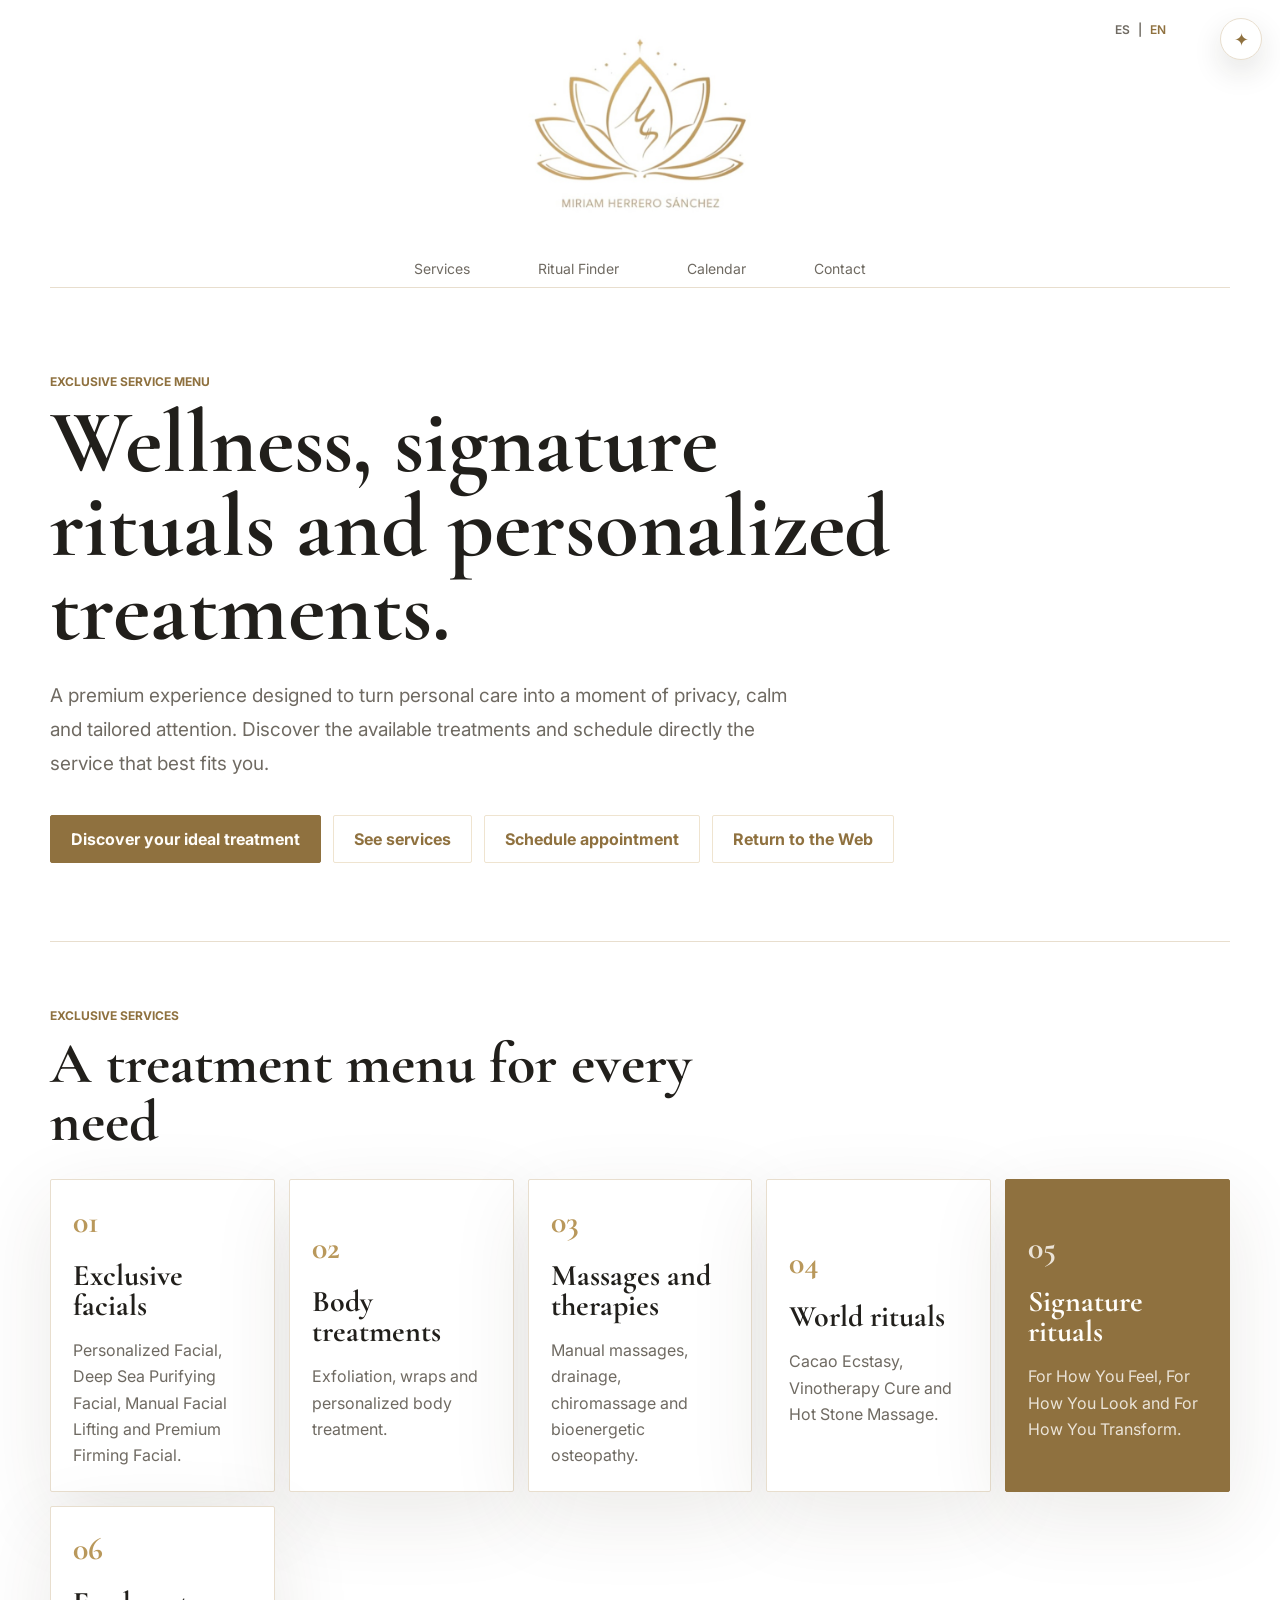
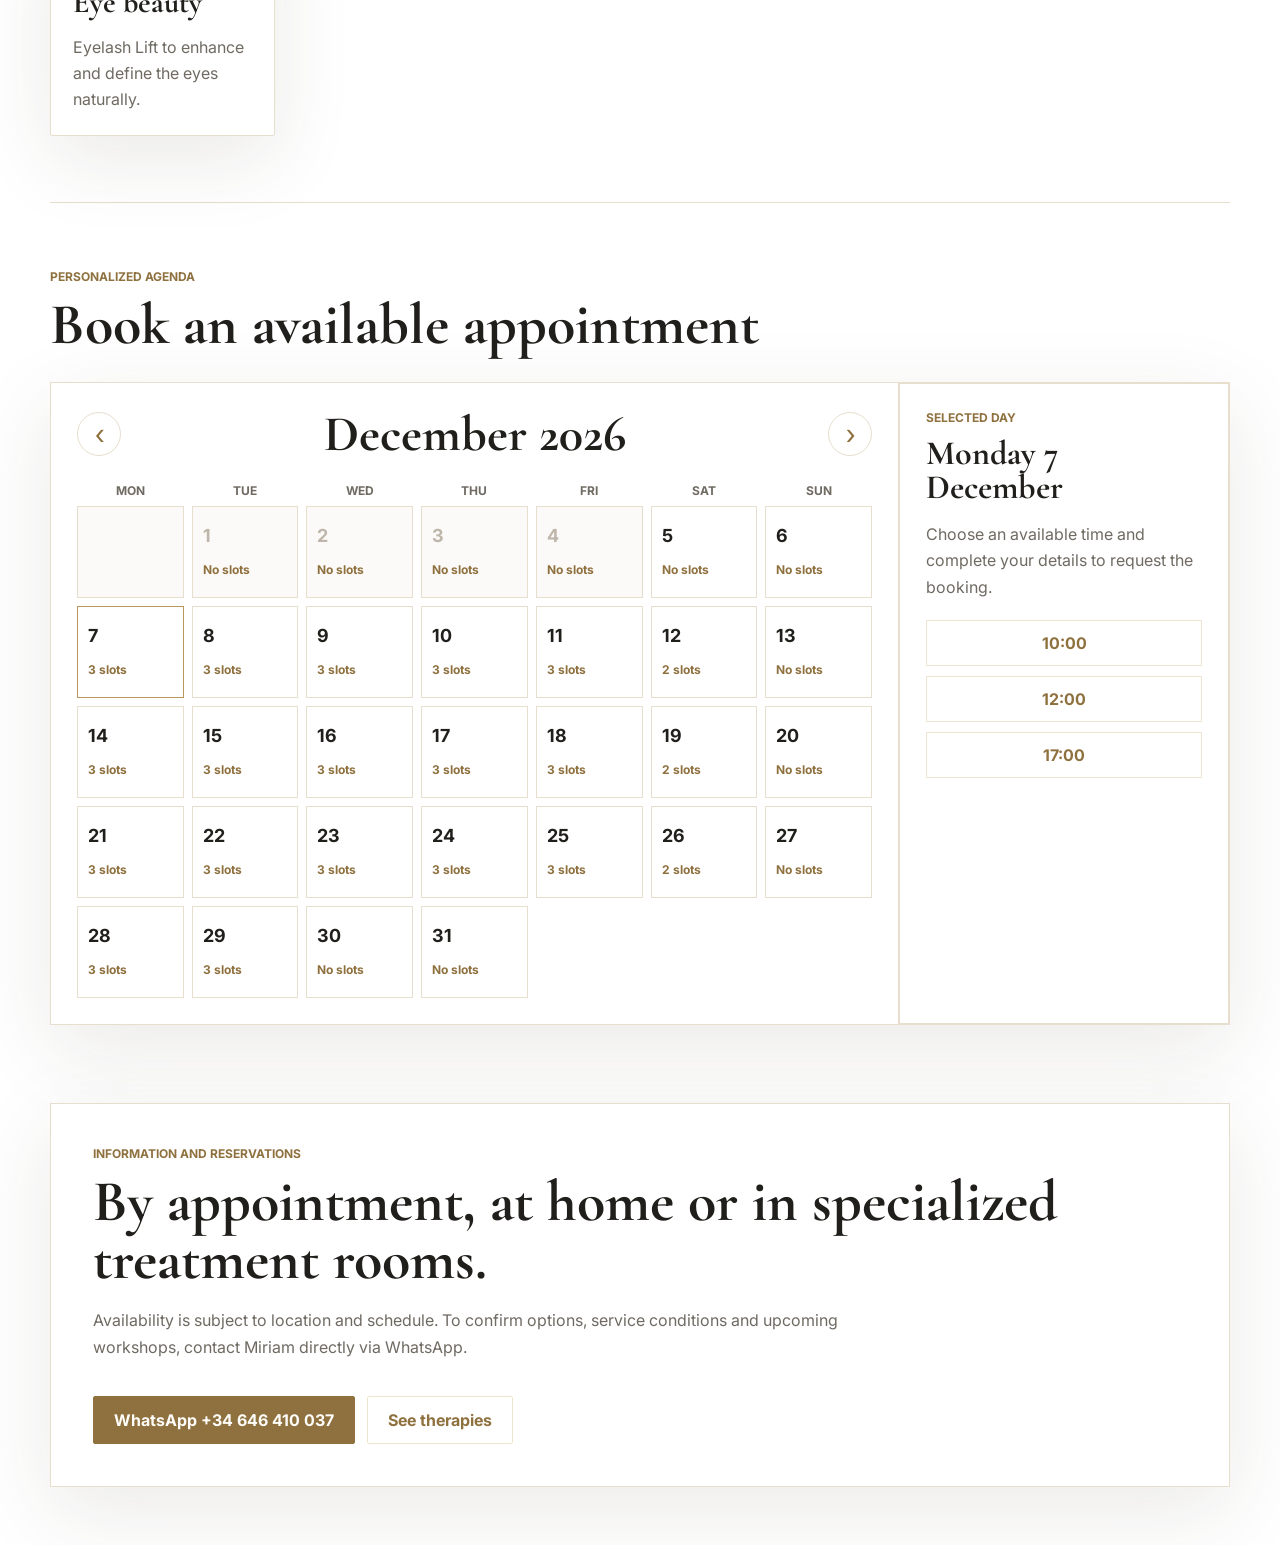
==== index-en.html @ d3a1bf1f "Add complete English version" ====
<!doctype html>
<html lang="en">
  <head>
    <meta charset="UTF-8">
    <meta name="viewport" content="width=device-width, initial-scale=1.0">
    <meta name="description" content="Exclusive services, personalized treatments and reservations from Miriam Herrero Sánchez.">
    <title>Miriam Herrero Sánchez | Services and reservations</title>
    <link rel="preconnect" href="https://fonts.googleapis.com">
    <link rel="preconnect" href="https://fonts.gstatic.com" crossorigin>
    <link href="https://fonts.googleapis.com/css2?family=Cormorant+Garamond:wght@500;600;700&amp;family=Inter:wght@400;500;600&amp;display=swap" rel="stylesheet">
    <link rel="stylesheet" href="./styles.css">
  </head>
  <body>
    <div class="site-shell">
      <header class="site-header">
        <div class="language-switcher" aria-label="Select language">
          <a href="./index.html" lang="es">ES</a>
          <span aria-hidden="true">|</span>
          <a class="active" href="./index-en.html" lang="en" aria-current="page">EN</a>
        </div>
        <a class="brand" href="https://www.miriamherrerosanchez.com/" aria-label="Return to Miriam's website">
          <img src="./logo-cropped.jpeg" alt="Miriam Herrero Sánchez">
        </a>
        <nav class="main-nav" aria-label="Main navigation">
          <a href="#servicios">Services</a>
          <a href="./ritual-finder-en.html">Ritual Finder</a>
          <a href="#calendario">Calendar</a>
          <a href="#reserva">Contact</a>
        </nav>
      </header>

      <main>
        <section class="hero" aria-labelledby="page-title">
          <p class="eyebrow">Exclusive service menu</p>
          <h1 id="page-title">Wellness, signature rituals and personalized treatments.</h1>
          <p>
            A premium experience designed to turn personal care into a moment of
            privacy, calm and tailored attention. Discover the available treatments and schedule
            directly the service that best fits you.
          </p>
          <div class="hero-actions">
            <a class="primary-link" href="./ritual-finder-en.html">Discover your ideal treatment</a>
            <a class="secondary-link" href="#servicios">See services</a>
            <a class="secondary-link" href="#calendario">Schedule appointment</a>
            <a class="secondary-link" href="https://www.miriamherrerosanchez.com/">Return to the Web</a>
          </div>
        </section>

        <section class="services-section" id="servicios" aria-labelledby="services-title">
          <div class="section-heading compact">
            <p class="eyebrow">Exclusive services</p>
            <h2 id="services-title">A treatment menu for every need</h2>
          </div>

          <div class="service-grid" aria-label="Service families">
            <button class="service-card" type="button" data-service-tab="faciales">
              <span>01</span>
              <h3>Exclusive facials</h3>
              <p>Personalized Facial, Deep Sea Purifying Facial, Manual Facial Lifting and Premium Firming Facial.</p>
            </button>
            <button class="service-card" type="button" data-service-tab="corporal">
              <span>02</span>
              <h3>Body treatments</h3>
              <p>Exfoliation, wraps and personalized body treatment.</p>
            </button>
            <button class="service-card" type="button" data-service-tab="masajes">
              <span>03</span>
              <h3>Massages and therapies</h3>
              <p>Manual massages, drainage, chiromassage and bioenergetic osteopathy.</p>
            </button>
            <button class="service-card" type="button" data-service-tab="rituales">
              <span>04</span>
              <h3>World rituals</h3>
              <p>Cacao Ecstasy, Vinotherapy Cure and Hot Stone Massage.</p>
            </button>
            <button class="service-card featured" type="button" data-service-tab="autor">
              <span>05</span>
              <h3>Signature rituals</h3>
              <p>For How You Feel, For How You Look and For How You Transform.</p>
            </button>
            <button class="service-card" type="button" data-service-tab="mirada">
              <span>06</span>
              <h3>Eye beauty</h3>
              <p>Eyelash Lift to enhance and define the eyes naturally.</p>
            </button>
          </div>

          <div class="service-modal" id="service-modal" aria-hidden="true">
            <div class="service-modal-backdrop" data-close-modal></div>
            <section class="service-modal-dialog" role="dialog" aria-modal="true" aria-labelledby="service-modal-title">
              <button class="modal-close" type="button" aria-label="Close services" data-close-modal>
                ×
              </button>
              <div class="service-detail" id="service-detail" aria-live="polite"></div>
            </section>
          </div>
        </section>

        <section class="calendar-section" id="calendario" aria-labelledby="calendar-title">
          <div class="section-heading compact">
            <p class="eyebrow">Personalized agenda</p>
            <h2 id="calendar-title">Book an available appointment</h2>
          </div>

          <div class="calendar-shell">
            <div class="calendar-main">
              <div class="calendar-toolbar">
                <button class="calendar-nav-button" type="button" id="prev-month" aria-label="Previous month">‹</button>
                <h3 id="calendar-month"></h3>
                <button class="calendar-nav-button" type="button" id="next-month" aria-label="Next month">›</button>
              </div>
              <div class="calendar-weekdays" aria-hidden="true">
                <span>Mon</span>
                <span>Tue</span>
                <span>Wed</span>
                <span>Thu</span>
                <span>Fri</span>
                <span>Sat</span>
                <span>Sun</span>
              </div>
              <div class="calendar-grid" id="calendar-grid" aria-label="Availability calendar"></div>
            </div>

            <aside class="day-panel" aria-live="polite">
              <p class="eyebrow">Selected day</p>
              <h3 id="selected-date-title">Select a date</h3>
              <p id="selected-date-copy">
                Available days are marked in gold. Choose a time to complete your booking.
              </p>
              <div class="slot-list" id="slot-list"></div>
            </aside>
          </div>
        </section>

        <section class="reservation-band" id="reserva">
          <p class="eyebrow">Information and reservations</p>
          <h2>By appointment, at home or in specialized treatment rooms.</h2>
          <p>
            Availability is subject to location and schedule. To confirm options, service conditions
            and upcoming workshops, contact Miriam directly via WhatsApp.
          </p>
          <div class="reservation-actions">
            <a class="primary-link" href="https://wa.me/34646410037">WhatsApp +34 646 410 037</a>
            <a class="secondary-link" href="https://www.miriamherrerosanchez.com/terapias">See therapies</a>
          </div>
        </section>
      </main>
    </div>

    <button class="admin-entry" type="button" id="admin-entry" aria-label="Miriam Access">✦</button>

    <div class="booking-modal" id="booking-modal" aria-hidden="true">
      <div class="service-modal-backdrop" data-close-booking></div>
      <section class="booking-dialog" role="dialog" aria-modal="true" aria-labelledby="booking-title">
        <button class="modal-close" type="button" aria-label="Close reservation" data-close-booking>×</button>
        <p class="eyebrow">Reservation request</p>
        <h2 id="booking-title">Complete your details</h2>
        <p id="booking-summary"></p>
        <form class="booking-form" id="booking-form">
          <label>
            Service
            <select id="booking-service" required></select>
          </label>
          <label>
            Name
            <input id="booking-name" type="text" autocomplete="name" required>
          </label>
          <label>
            Phone
            <input id="booking-phone" type="tel" autocomplete="tel" required>
          </label>
          <label>
            E-mail
            <input id="booking-email" type="email" autocomplete="email" required>
          </label>
          <label>
            Comments
            <textarea id="booking-comments" rows="4"></textarea>
          </label>
          <button class="primary-link" type="submit">Confirm reservation</button>
        </form>
      </section>
    </div>

    <div class="admin-modal" id="admin-modal" aria-hidden="true">
      <div class="service-modal-backdrop" data-close-admin></div>
      <section class="admin-dialog" role="dialog" aria-modal="true" aria-labelledby="admin-title">
        <button class="modal-close" type="button" aria-label="Close Miriam panel" data-close-admin>×</button>
        <div id="pin-panel">
          <p class="eyebrow">Miriam Access</p>
          <h2 id="admin-title">Private panel</h2>
          <form class="pin-form" id="pin-form">
            <label>
              Access PIN
              <input id="admin-pin" type="password" inputmode="numeric" autocomplete="off" required>
            </label>
            <button class="primary-link" type="submit">Enter</button>
            <p class="form-note" id="pin-error" aria-live="polite"></p>
          </form>
        </div>

        <div class="admin-panel" id="admin-panel" hidden>
          <div class="admin-heading">
            <div>
              <p class="eyebrow">Miriam Mode</p>
              <h2>Manage calendar</h2>
            </div>
            <button class="secondary-link" type="button" id="admin-logout">Log out</button>
          </div>

          <div class="admin-grid">
            <form class="admin-card" id="availability-form">
              <h3>Edit availability</h3>
              <label>
                Date
                <input id="availability-date" type="date" required>
              </label>
              <div class="availability-editor" id="availability-editor"></div>
              <p class="form-note">
                Select the available times for that day. Existing appointments remain protected
                and cannot be blocked from here.
              </p>
              <div class="admin-actions">
                <button class="primary-link" type="submit">Save availability</button>
                <button class="secondary-link" type="button" id="morning-only">Morning only</button>
                <button class="secondary-link" type="button" id="clear-day">Block day</button>
              </div>
            </form>

            <form class="admin-card" id="manual-appointment-form">
              <h3>Add phone appointment</h3>
              <label>
                Date
                <input id="manual-date" type="date" required>
              </label>
              <label>
                Time
                <input id="manual-time" type="time" required>
              </label>
              <label>
                Name
                <input id="manual-name" type="text" required>
              </label>
              <label>
                Phone
                <input id="manual-phone" type="tel" required>
              </label>
              <label>
                E-mail
                <input id="manual-email" type="email">
              </label>
              <label>
                Service
                <select id="manual-service"></select>
              </label>
              <button class="primary-link" type="submit">Add appointment</button>
            </form>
          </div>

          <div class="admin-card appointments-card">
            <h3>Scheduled appointments</h3>
            <div class="admin-appointments" id="admin-appointments"></div>
          </div>
        </div>
      </section>
    </div>

    <script src="./script-en.js"></script>
  </body>
</html>
---- styles.css ----
:root {
  --ink: #211f1b;
  --muted: #6f6a62;
  --soft: #ffffff;
  --paper: #ffffff;
  --line: #e8dece;
  --gold: #b9985b;
  --gold-deep: #8f713f;
  --gold-pale: #efe4d0;
  --shadow: 0 24px 80px rgba(61, 49, 28, 0.1);
  --serif: "Cormorant Garamond", Georgia, serif;
  --sans: "Inter", Arial, sans-serif;
}

* {
  box-sizing: border-box;
}

html {
  scroll-behavior: smooth;
}

body {
  margin: 0;
  min-height: 100vh;
  color: var(--ink);
  font-family: var(--sans);
  background: #fff;
}

body.modal-open {
  overflow: hidden;
}

a {
  color: inherit;
}

button,
textarea {
  font: inherit;
}

.site-shell {
  width: min(1180px, calc(100% - 36px));
  margin: 0 auto;
}

.site-header {
  position: relative;
  display: flex;
  flex-direction: column;
  align-items: center;
  justify-content: center;
  gap: 22px;
  min-height: 176px;
  padding: 22px 0 0;
  border-bottom: 1px solid var(--line);
}

.language-switcher {
  position: absolute;
  top: 22px;
  right: 64px;
  display: flex;
  align-items: center;
  gap: 8px;
  color: var(--muted);
  font-size: 12px;
  font-weight: 600;
}

.language-switcher a {
  color: inherit;
  text-decoration: none;
}

.language-switcher a.active {
  color: var(--gold-deep);
}

.brand {
  display: inline-flex;
  align-items: center;
  width: min(250px, 58vw);
  text-decoration: none;
}

.brand img {
  display: block;
  width: 100%;
  height: auto;
}

.main-nav {
  display: flex;
  align-items: center;
  justify-content: center;
  gap: 44px;
  width: 100%;
}

.main-nav a {
  padding: 10px 12px;
  color: var(--muted);
  font-size: 14px;
  text-decoration: none;
}

.main-nav a:hover {
  color: var(--gold-deep);
}

.hero {
  max-width: 920px;
  padding: 86px 0 78px;
}

.eyebrow {
  margin: 0 0 12px;
  color: var(--gold-deep);
  font-size: 12px;
  font-weight: 700;
  letter-spacing: 0;
  text-transform: uppercase;
}

h1,
h2,
h3 {
  margin: 0;
  font-family: var(--serif);
  font-weight: 700;
  letter-spacing: 0;
}

h1 {
  max-width: 900px;
  font-size: clamp(52px, 7vw, 96px);
  line-height: 0.94;
}

.hero p:not(.eyebrow) {
  max-width: 760px;
  margin: 26px 0 0;
  color: var(--muted);
  font-size: 19px;
  line-height: 1.78;
}

.hero-actions,
.reservation-actions {
  display: flex;
  flex-wrap: wrap;
  gap: 12px;
  margin-top: 34px;
}

.primary-link,
.secondary-link,
.service-card {
  border-radius: 2px;
  cursor: pointer;
  text-decoration: none;
}

.primary-link,
.secondary-link {
  display: inline-flex;
  min-height: 48px;
  align-items: center;
  justify-content: center;
  padding: 0 20px;
  font-weight: 700;
}

.primary-link {
  color: #fffdf9;
  border: 1px solid var(--gold-deep);
  background: var(--gold-deep);
}

.secondary-link {
  color: var(--gold-deep);
  border: 1px solid var(--gold-pale);
  background: rgba(255, 255, 255, 0.72);
}

.services-section,
.calendar-section {
  padding: 66px 0;
  border-top: 1px solid var(--line);
}

.section-heading {
  display: flex;
  align-items: end;
  justify-content: space-between;
  gap: 24px;
  margin-bottom: 26px;
}

.section-heading.compact {
  display: block;
  max-width: 760px;
}

.section-heading h2,
.reservation-band h2 {
  font-size: clamp(36px, 5vw, 58px);
  line-height: 1;
}

.service-card,
.calendar-shell,
.day-panel,
.reservation-band {
  border: 1px solid var(--line);
  background: #fff;
  box-shadow: var(--shadow);
}

.service-grid {
  display: grid;
  grid-template-columns: repeat(5, minmax(0, 1fr));
  gap: 14px;
  margin-top: 28px;
}

.service-card {
  min-height: 230px;
  padding: 22px;
  color: var(--ink);
  text-align: left;
  transition:
    border-color 180ms ease,
    box-shadow 180ms ease,
    transform 180ms ease;
}

.service-card span {
  color: var(--gold);
  font-family: var(--serif);
  font-size: 32px;
  font-weight: 700;
}

.service-card h3 {
  margin-top: 20px;
  font-size: 30px;
  line-height: 1;
}

.service-card p {
  margin: 16px 0 0;
  color: var(--muted);
  line-height: 1.65;
}

.service-card:hover,
.service-card:focus-visible {
  border-color: var(--gold);
  box-shadow: 0 26px 80px rgba(61, 49, 28, 0.15);
  transform: translateY(-2px);
}

.service-card.featured {
  color: #fffdf9;
  border-color: var(--gold-deep);
  background: var(--gold-deep);
}

.service-card.featured span,
.service-card.featured p {
  color: rgba(255, 253, 249, 0.82);
}

.service-card.featured:hover {
  border-color: var(--gold);
}

.service-modal {
  position: fixed;
  inset: 0;
  z-index: 20;
  display: none;
  align-items: center;
  justify-content: center;
  padding: 28px;
}

.service-modal.open {
  display: flex;
}

.service-modal-backdrop {
  position: absolute;
  inset: 0;
  background: rgba(33, 31, 27, 0.42);
}

.service-modal-dialog {
  position: relative;
  z-index: 1;
  width: min(980px, 100%);
  max-height: min(86vh, 860px);
  overflow: auto;
  background: #fff;
  box-shadow: 0 34px 100px rgba(33, 31, 27, 0.28);
}

.modal-close {
  position: sticky;
  top: 0;
  z-index: 2;
  float: right;
  width: 48px;
  height: 48px;
  margin: 14px 14px -62px 0;
  color: var(--gold-deep);
  font-size: 32px;
  line-height: 1;
  border: 1px solid var(--line);
  border-radius: 50%;
  background: #fff;
  cursor: pointer;
}

.service-detail {
  border: 1px solid var(--line);
  background: #fff;
}

.service-detail-header {
  display: flex;
  align-items: end;
  justify-content: space-between;
  gap: 24px;
  padding: 26px;
  border-bottom: 1px solid var(--line);
}

.service-detail-header h3 {
  font-size: clamp(34px, 4vw, 52px);
  line-height: 1;
}

.service-detail-header p {
  max-width: 440px;
  margin: 0;
  color: var(--muted);
  line-height: 1.62;
}

.treatment-list {
  display: grid;
}

.treatment-item {
  display: grid;
  grid-template-columns: minmax(0, 1fr) auto;
  gap: 22px;
  padding: 24px 26px;
  border-bottom: 1px solid var(--line);
}

.treatment-item:last-child {
  border-bottom: 0;
}

.treatment-item h4 {
  margin: 0;
  font-family: var(--serif);
  font-size: 30px;
  line-height: 1.05;
}

.treatment-item p {
  margin: 10px 0 0;
  color: var(--muted);
  line-height: 1.65;
}

.schedule-service-button {
  min-height: 42px;
  margin-top: 16px;
  padding: 0 16px;
  color: #fffdf9;
  font-weight: 700;
  border: 1px solid var(--gold-deep);
  border-radius: 2px;
  background: var(--gold-deep);
  cursor: pointer;
}

.schedule-service-button:hover {
  border-color: var(--gold);
}

.treatment-meta {
  min-width: 164px;
  color: var(--gold-deep);
  font-weight: 700;
  line-height: 1.6;
  text-align: right;
}

.calendar-shell {
  display: grid;
  grid-template-columns: minmax(0, 1fr) 330px;
  gap: 0;
  margin-top: 28px;
}

.calendar-main {
  padding: 26px;
  border-right: 1px solid var(--line);
}

.calendar-toolbar {
  display: flex;
  align-items: center;
  justify-content: space-between;
  gap: 18px;
  margin-bottom: 24px;
}

.calendar-toolbar h3 {
  font-size: clamp(34px, 4vw, 50px);
  line-height: 1;
  text-align: center;
}

.calendar-nav-button {
  display: grid;
  width: 44px;
  height: 44px;
  place-items: center;
  color: var(--gold-deep);
  font-size: 28px;
  border: 1px solid var(--line);
  border-radius: 50%;
  background: #fff;
  cursor: pointer;
}

.calendar-weekdays,
.calendar-grid {
  display: grid;
  grid-template-columns: repeat(7, minmax(0, 1fr));
  gap: 8px;
}

.calendar-weekdays {
  margin-bottom: 8px;
  color: var(--muted);
  font-size: 12px;
  font-weight: 700;
  text-align: center;
  text-transform: uppercase;
}

.calendar-day {
  min-height: 92px;
  padding: 10px;
  color: var(--ink);
  text-align: left;
  border: 1px solid var(--line);
  background: #fff;
  cursor: pointer;
}

.calendar-day:hover,
.calendar-day.selected {
  border-color: var(--gold);
}

.calendar-day.empty,
.calendar-day.past {
  color: #beb6aa;
  background: #fbfaf8;
  cursor: default;
}

.calendar-day strong {
  display: block;
  font-size: 18px;
}

.calendar-day small {
  display: inline-flex;
  margin-top: 16px;
  color: var(--gold-deep);
  font-size: 12px;
  font-weight: 700;
}

.calendar-day.booked small {
  color: var(--muted);
}

.day-panel {
  padding: 26px;
  box-shadow: none;
}

.day-panel h3 {
  font-size: 34px;
  line-height: 1;
}

.day-panel p:not(.eyebrow) {
  color: var(--muted);
  line-height: 1.65;
}

.slot-list {
  display: grid;
  gap: 10px;
  margin-top: 20px;
}

.slot-button {
  min-height: 46px;
  color: var(--gold-deep);
  font-weight: 700;
  border: 1px solid var(--gold-pale);
  background: #fff;
  cursor: pointer;
}

.slot-button:hover {
  border-color: var(--gold);
}

.empty-state {
  padding: 16px;
  color: var(--muted);
  border: 1px solid var(--line);
}

.admin-entry {
  position: fixed;
  top: 18px;
  right: 18px;
  z-index: 15;
  display: grid;
  width: 42px;
  height: 42px;
  place-items: center;
  color: var(--gold-deep);
  font-size: 18px;
  border: 1px solid var(--line);
  border-radius: 50%;
  background: #fff;
  box-shadow: 0 12px 30px rgba(33, 31, 27, 0.12);
  cursor: pointer;
}

.booking-modal,
.admin-modal {
  position: fixed;
  inset: 0;
  z-index: 30;
  display: none;
  align-items: center;
  justify-content: center;
  padding: 28px;
}

.booking-modal.open,
.admin-modal.open {
  display: flex;
}

.booking-dialog,
.admin-dialog {
  position: relative;
  z-index: 1;
  width: min(760px, 100%);
  max-height: min(88vh, 860px);
  overflow: auto;
  padding: 34px;
  background: #fff;
  box-shadow: 0 34px 100px rgba(33, 31, 27, 0.28);
}

.admin-dialog {
  width: min(1040px, 100%);
}

.booking-dialog h2,
.admin-dialog h2 {
  font-size: clamp(38px, 5vw, 58px);
  line-height: 1;
}

#booking-summary,
.form-note {
  color: var(--muted);
  line-height: 1.6;
}

.booking-form,
.pin-form,
.admin-card {
  display: grid;
  gap: 16px;
  margin-top: 24px;
}

.booking-form label,
.pin-form label,
.admin-card label {
  display: grid;
  gap: 8px;
  color: var(--muted);
  font-size: 13px;
  font-weight: 700;
}

.booking-form input,
.booking-form select,
.booking-form textarea,
.pin-form input,
.admin-card input,
.admin-card select {
  width: 100%;
  min-height: 46px;
  padding: 11px 12px;
  color: var(--ink);
  border: 1px solid var(--line);
  border-radius: 2px;
  background: #fff;
}

.admin-heading,
.admin-actions,
.appointment-row {
  display: flex;
  align-items: center;
  justify-content: space-between;
  gap: 14px;
}

.admin-grid {
  display: grid;
  grid-template-columns: repeat(2, minmax(0, 1fr));
  gap: 18px;
}

.admin-card {
  padding: 20px;
  border: 1px solid var(--line);
}

.admin-card h3 {
  font-size: 32px;
}

.availability-editor {
  display: grid;
  gap: 14px;
}

.availability-group {
  display: grid;
  gap: 10px;
  padding: 14px;
  border: 1px solid var(--line);
}

.availability-group strong {
  font-family: var(--serif);
  font-size: 24px;
}

.availability-slots {
  display: grid;
  grid-template-columns: repeat(3, minmax(0, 1fr));
  gap: 8px;
}

.availability-slot {
  position: relative;
}

.availability-slot input {
  position: absolute;
  opacity: 0;
  pointer-events: none;
}

.availability-slot span {
  display: grid;
  min-height: 42px;
  place-items: center;
  color: var(--muted);
  border: 1px solid var(--line);
  background: #fff;
  cursor: pointer;
}

.availability-slot input:checked + span {
  color: #fffdf9;
  border-color: var(--gold-deep);
  background: var(--gold-deep);
}

.availability-slot input:disabled + span {
  color: var(--gold-deep);
  border-color: var(--gold-pale);
  background: #fbf6ee;
  cursor: not-allowed;
}

.appointments-card {
  margin-top: 18px;
}

.admin-appointments {
  display: grid;
  gap: 10px;
}

.appointment-row {
  padding: 14px;
  border: 1px solid var(--line);
}

.appointment-row strong,
.appointment-row span {
  display: block;
}

.appointment-row span {
  margin-top: 3px;
  color: var(--muted);
  font-size: 13px;
}

.danger-button {
  min-height: 38px;
  color: #8b2929;
  border: 1px solid #e5c8c8;
  background: #fff;
  cursor: pointer;
}

.reservation-band {
  margin: 12px 0 58px;
  padding: 42px;
}

.reservation-band p:not(.eyebrow) {
  max-width: 760px;
  margin: 18px 0 0;
  color: var(--muted);
  line-height: 1.72;
}

.sr-only {
  position: absolute;
  width: 1px;
  height: 1px;
  overflow: hidden;
  clip: rect(0, 0, 0, 0);
  white-space: nowrap;
}

@media (max-width: 1040px) {
  .service-grid {
    grid-template-columns: repeat(2, minmax(0, 1fr));
  }

  .calendar-shell,
  .admin-grid {
    grid-template-columns: 1fr;
  }

  .calendar-main {
    border-right: 0;
    border-bottom: 1px solid var(--line);
  }

  .service-detail-header,
  .treatment-item {
    grid-template-columns: 1fr;
  }

  .service-detail-header {
    align-items: flex-start;
    flex-direction: column;
  }

  .treatment-meta {
    text-align: left;
  }
}

@media (max-width: 900px) {
  .section-heading {
    align-items: flex-start;
    flex-direction: column;
  }

  .hero {
    padding-top: 42px;
  }
}

@media (max-width: 620px) {
  .site-shell {
    width: min(100% - 22px, 1180px);
  }

  .site-header {
    min-height: 150px;
    gap: 16px;
    padding-top: 42px;
  }

  .brand {
    width: min(210px, 66vw);
  }

  .main-nav {
    gap: 4px 14px;
    justify-content: center;
    flex-wrap: wrap;
  }

  .main-nav a {
    padding: 9px 4px;
  }

  h1 {
    font-size: 46px;
  }

  .hero p:not(.eyebrow) {
    font-size: 17px;
  }

  .service-grid,
  .calendar-grid,
  .calendar-weekdays {
    grid-template-columns: 1fr;
  }

  .calendar-weekdays {
    display: none;
  }

  .calendar-day {
    min-height: 68px;
  }

  .reservation-band,
  .booking-dialog,
  .admin-dialog {
    padding: 26px;
  }

  .admin-heading,
  .admin-actions,
  .appointment-row {
    align-items: stretch;
    flex-direction: column;
  }
}
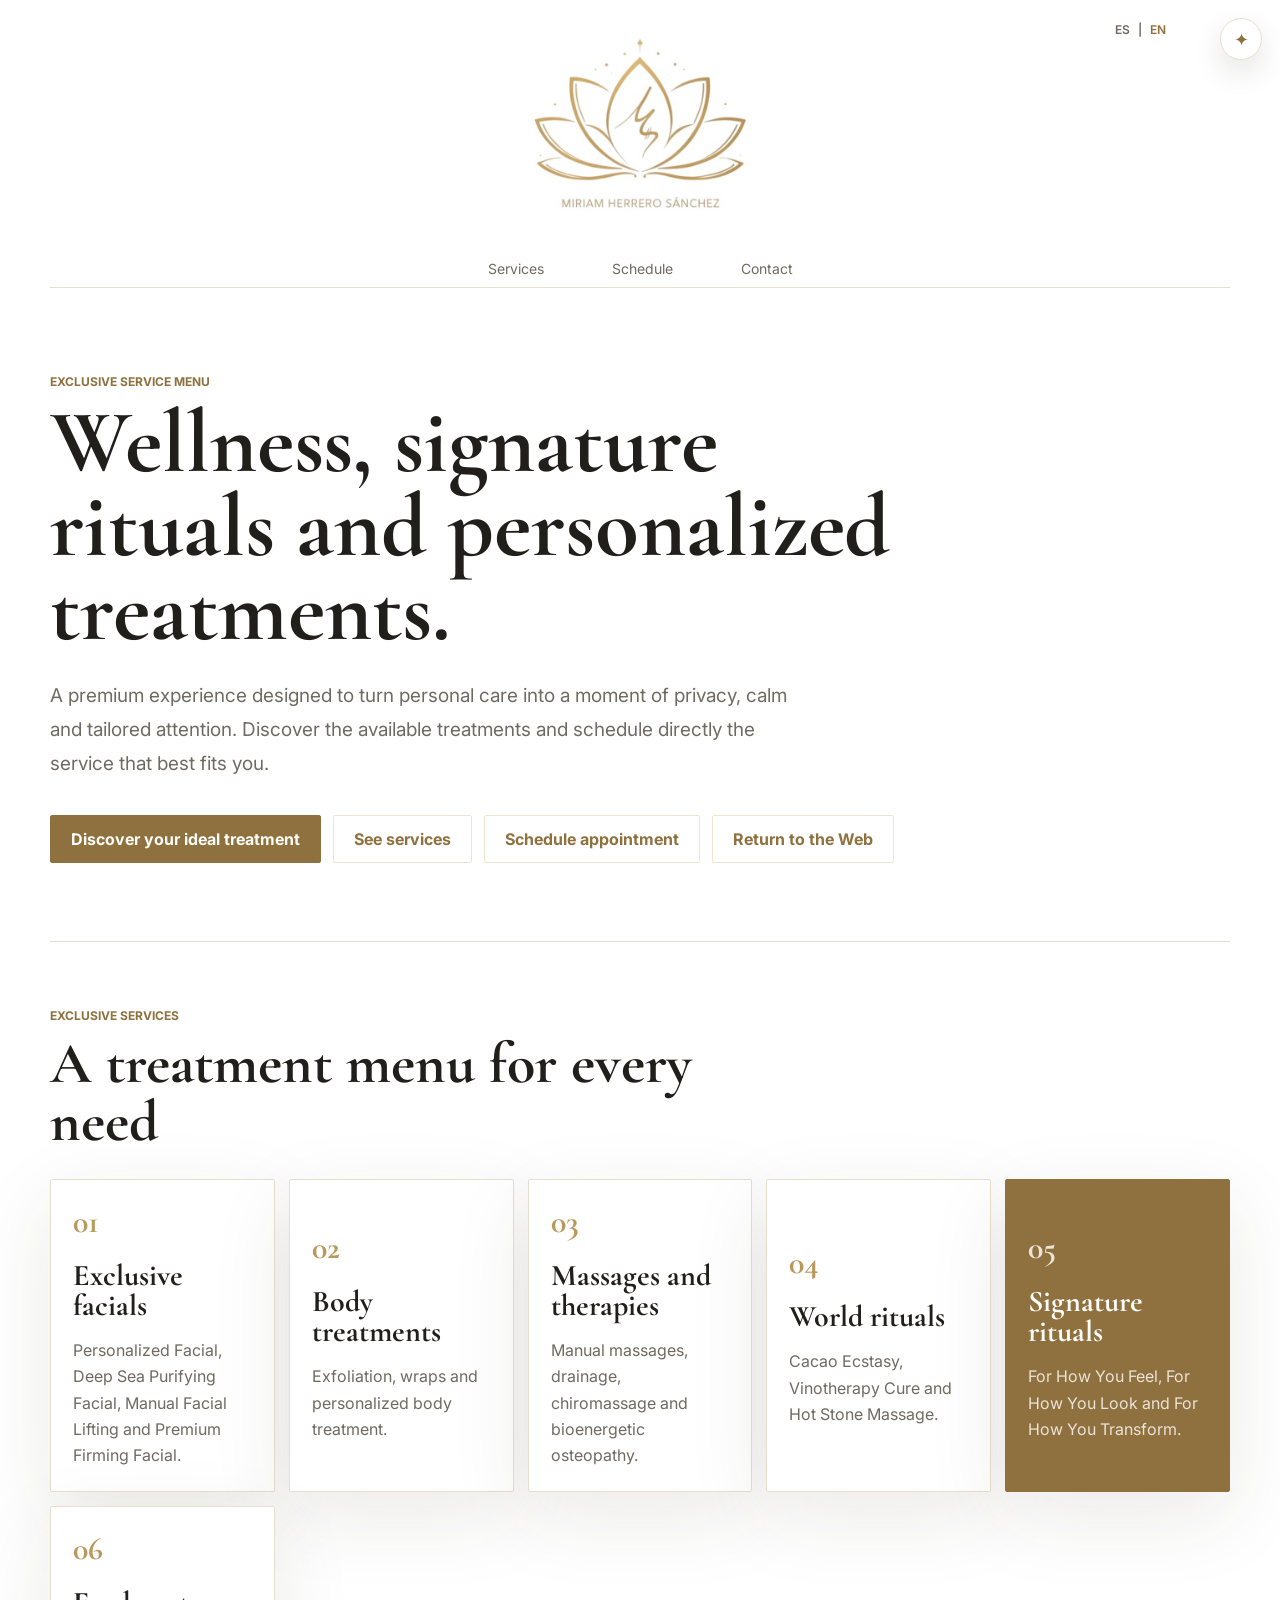
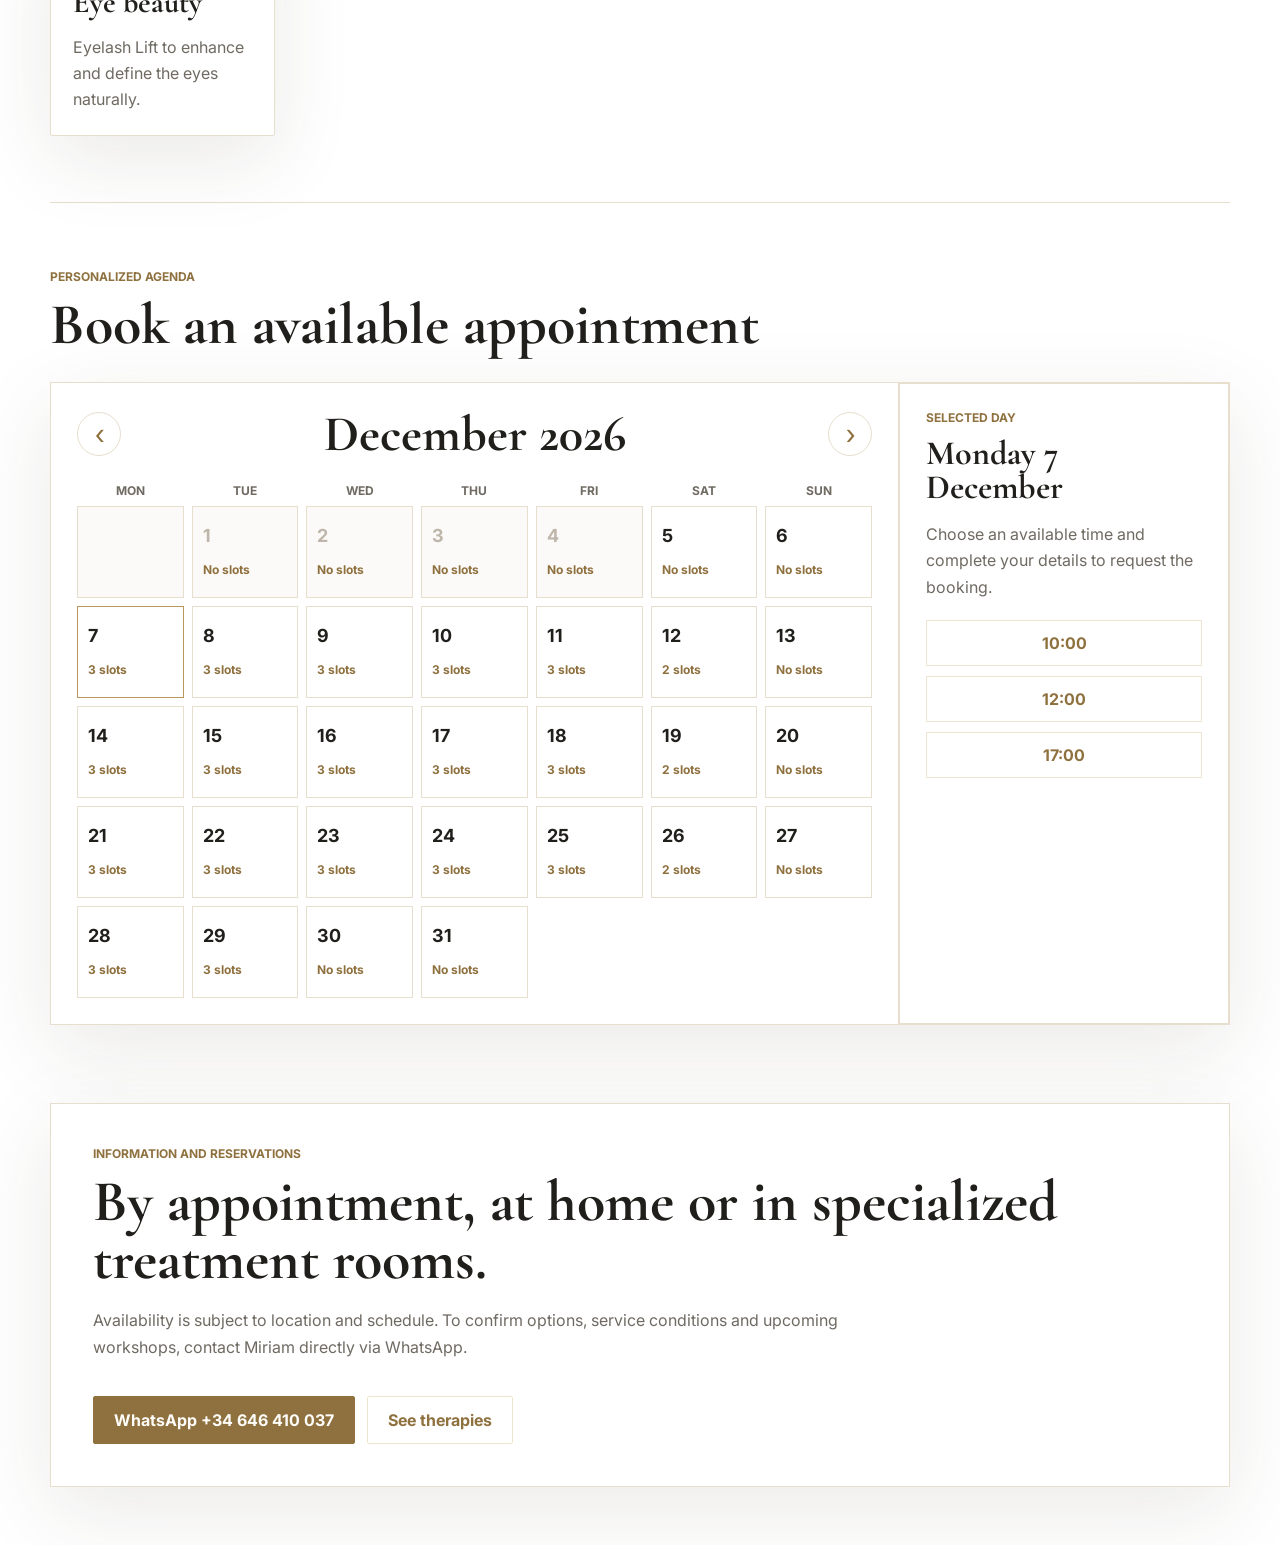
==== commit bd7b1dc9: "Fix mobile calendar and simplify navigation" ====
--- a/index-en.html
+++ b/index-en.html
@@ -23,8 +23,7 @@
         </a>
         <nav class="main-nav" aria-label="Main navigation">
           <a href="#servicios">Services</a>
-          <a href="./ritual-finder-en.html">Ritual Finder</a>
-          <a href="#calendario">Calendar</a>
+          <a href="#calendario">Schedule</a>
           <a href="#reserva">Contact</a>
         </nav>
       </header>
--- a/styles.css
+++ b/styles.css
@@ -842,18 +842,49 @@
     font-size: 17px;
   }
 
-  .service-grid,
-  .calendar-grid,
+  .service-grid {
+    grid-template-columns: 1fr;
+  }
+
   .calendar-weekdays {
-    grid-template-columns: 1fr;
-  }
-
-  .calendar-weekdays {
-    display: none;
+    gap: 3px;
+    font-size: 9px;
+  }
+
+  .calendar-grid {
+    gap: 3px;
+  }
+
+  .calendar-main {
+    padding: 14px 8px;
+  }
+
+  .calendar-toolbar {
+    margin-bottom: 18px;
+  }
+
+  .calendar-toolbar h3 {
+    font-size: 30px;
   }
 
   .calendar-day {
-    min-height: 68px;
+    min-width: 0;
+    min-height: 54px;
+    padding: 6px 2px;
+    text-align: center;
+  }
+
+  .calendar-day strong {
+    font-size: 14px;
+  }
+
+  .calendar-day small {
+    display: block;
+    margin-top: 5px;
+    overflow: hidden;
+    font-size: 8px;
+    line-height: 1.15;
+    text-overflow: ellipsis;
   }
 
   .reservation-band,
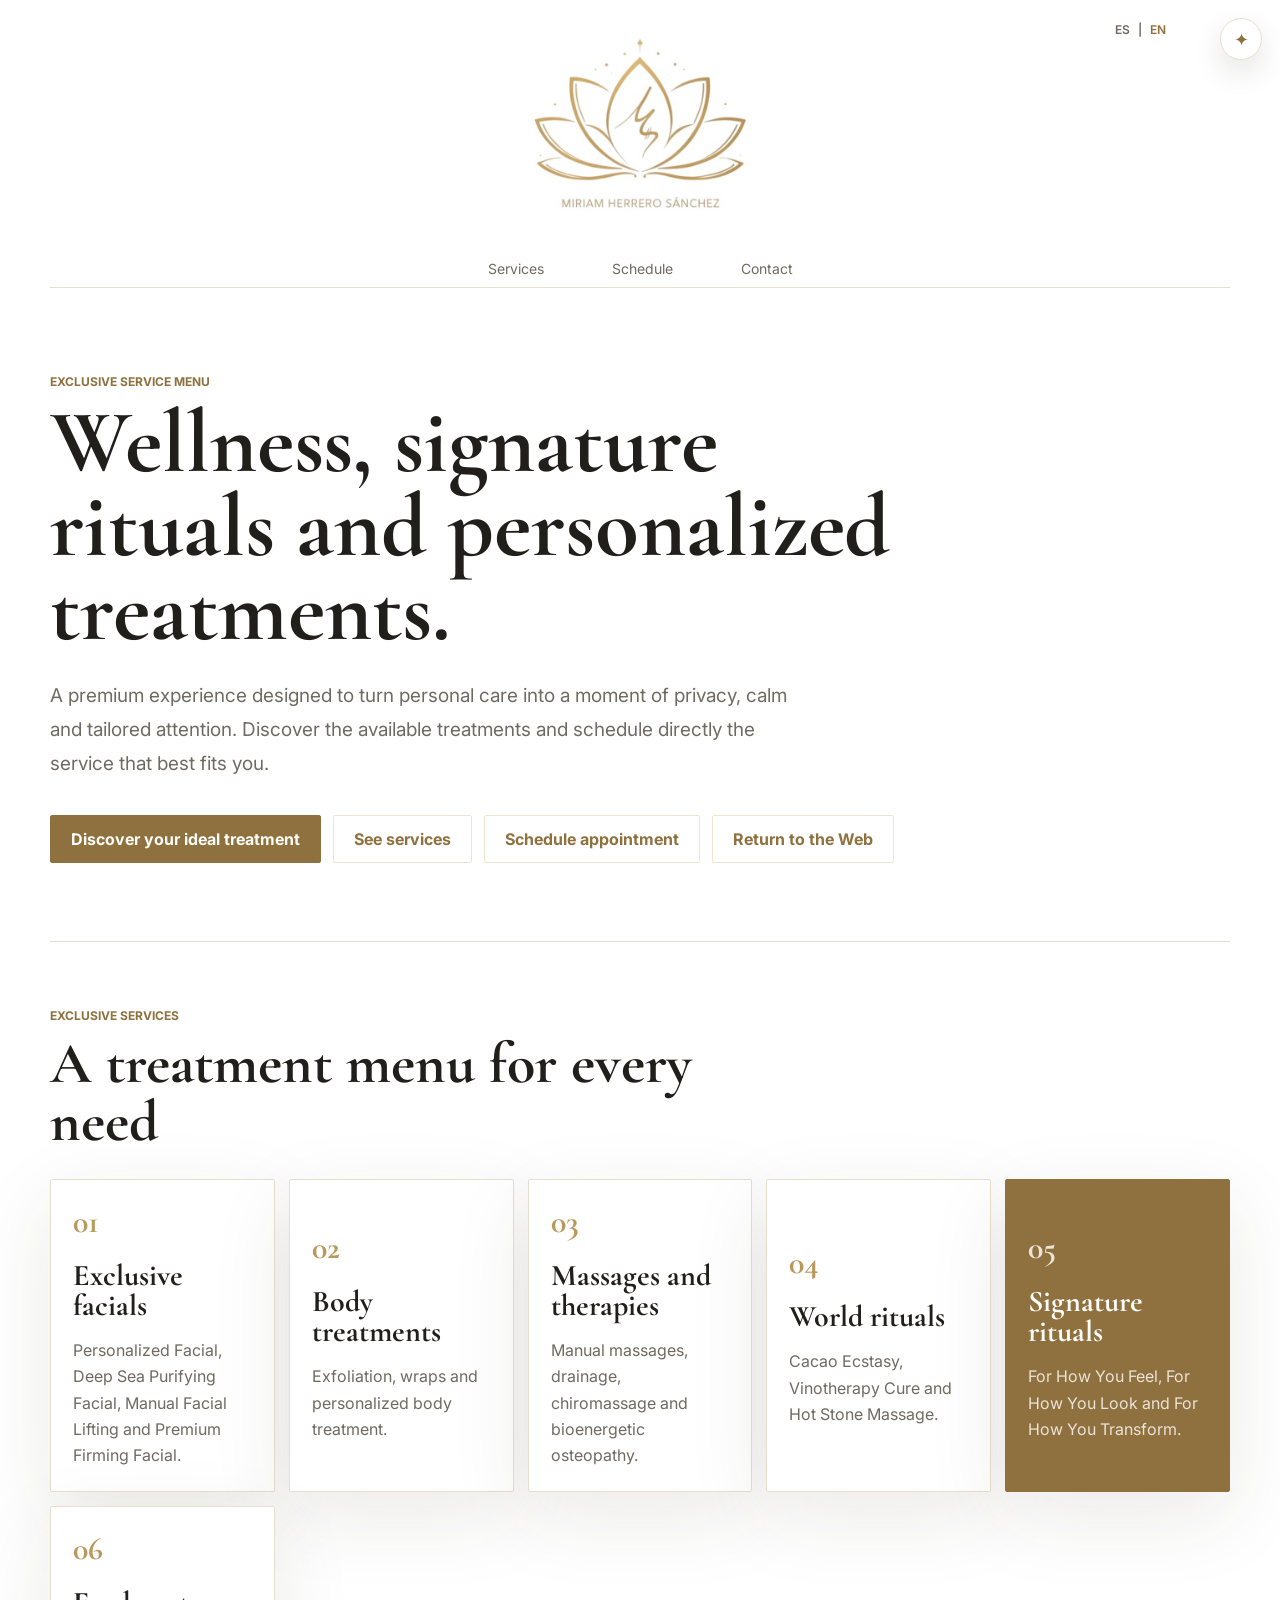
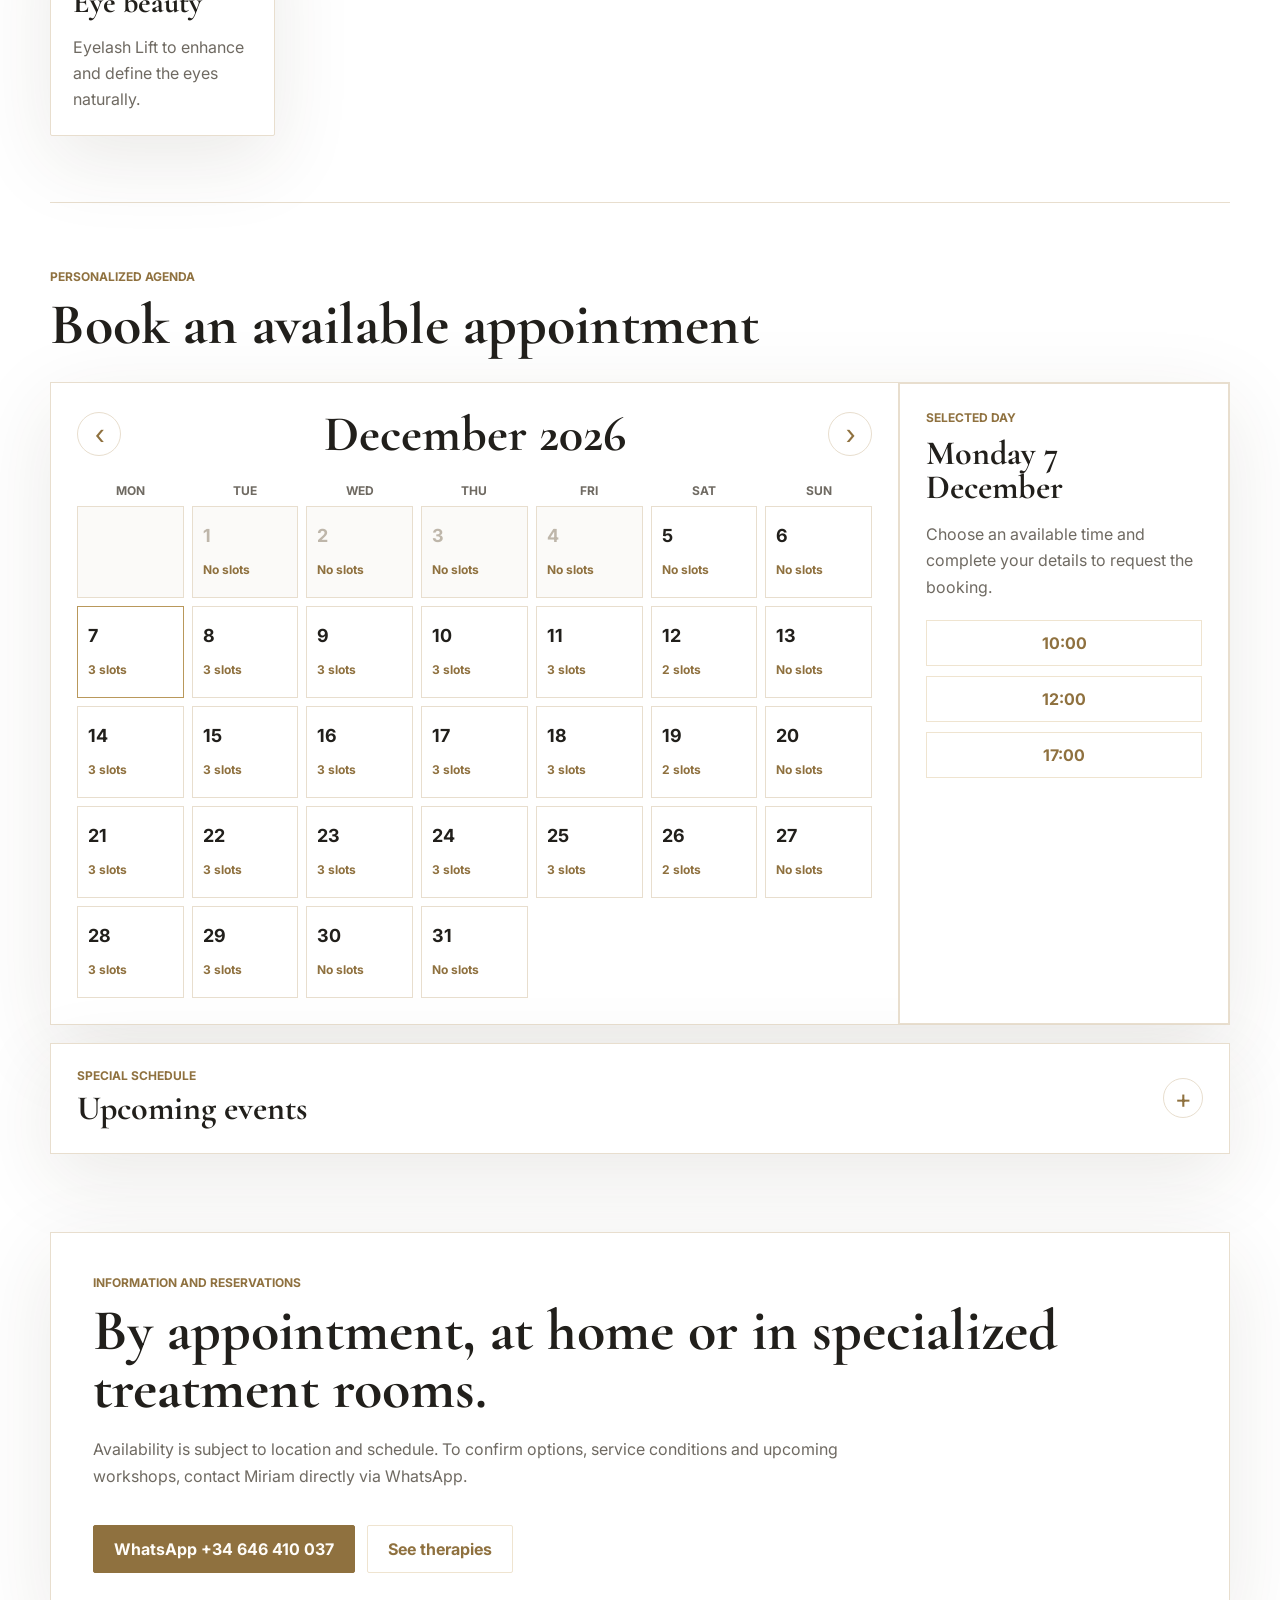
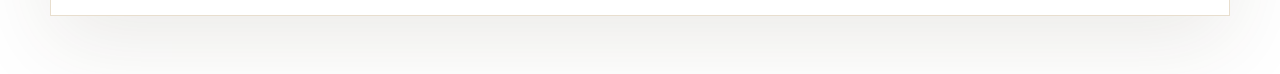
==== commit fad2f349: "Add private event management" ====
--- a/index-en.html
+++ b/index-en.html
@@ -129,6 +129,17 @@
               <div class="slot-list" id="slot-list"></div>
             </aside>
           </div>
+
+          <details class="events-panel" id="events">
+            <summary>
+              <span>
+                <span class="eyebrow">Special schedule</span>
+                <strong>Upcoming events</strong>
+              </span>
+              <span class="events-toggle" aria-hidden="true">+</span>
+            </summary>
+            <div class="events-list" id="events-list"></div>
+          </details>
         </section>
 
         <section class="reservation-band" id="reserva">
@@ -260,6 +271,43 @@
             <h3>Scheduled appointments</h3>
             <div class="admin-appointments" id="admin-appointments"></div>
           </div>
+
+          <div class="admin-grid event-admin-grid">
+            <form class="admin-card" id="event-form">
+              <h3>Add event</h3>
+              <label>
+                Event name
+                <input id="event-name" type="text" required>
+              </label>
+              <label>
+                Location
+                <input id="event-place" type="text" required>
+              </label>
+              <label>
+                Date
+                <input id="event-date" type="date" required>
+              </label>
+              <label>
+                Duration
+                <input id="event-duration" type="text" placeholder="E.g. 3 hours" required>
+              </label>
+              <label>
+                Price
+                <input id="event-price" type="text" placeholder="E.g. 60 EUR" required>
+              </label>
+              <label>
+                Event content
+                <textarea id="event-content" rows="5" required></textarea>
+              </label>
+              <button class="primary-link" type="submit">Publish event</button>
+              <p class="form-note" id="event-error" aria-live="polite"></p>
+            </form>
+
+            <div class="admin-card">
+              <h3>Published events</h3>
+              <div class="admin-events" id="admin-events"></div>
+            </div>
+          </div>
         </div>
       </section>
     </div>
--- a/styles.css
+++ b/styles.css
@@ -514,6 +514,98 @@
   line-height: 1.65;
 }
 
+.events-panel {
+  margin-top: 18px;
+  border: 1px solid var(--line);
+  background: #fff;
+  box-shadow: var(--shadow);
+}
+
+.events-panel summary {
+  display: flex;
+  align-items: center;
+  justify-content: space-between;
+  gap: 20px;
+  padding: 24px 26px;
+  list-style: none;
+  cursor: pointer;
+}
+
+.events-panel summary::-webkit-details-marker {
+  display: none;
+}
+
+.events-panel summary .eyebrow {
+  display: block;
+  margin-bottom: 5px;
+}
+
+.events-panel summary strong {
+  font-family: var(--serif);
+  font-size: 34px;
+}
+
+.events-toggle {
+  display: grid;
+  width: 40px;
+  height: 40px;
+  flex: 0 0 40px;
+  place-items: center;
+  color: var(--gold-deep);
+  font-size: 26px;
+  border: 1px solid var(--line);
+  border-radius: 50%;
+  transition: transform 180ms ease;
+}
+
+.events-panel[open] .events-toggle {
+  transform: rotate(45deg);
+}
+
+.events-list {
+  display: grid;
+  grid-template-columns: repeat(2, minmax(0, 1fr));
+  gap: 14px;
+  padding: 0 26px 26px;
+  border-top: 1px solid var(--line);
+}
+
+.event-card {
+  padding: 22px;
+  border: 1px solid var(--line);
+}
+
+.event-card h3 {
+  font-size: 32px;
+}
+
+.event-meta {
+  display: flex;
+  flex-wrap: wrap;
+  gap: 6px 14px;
+  margin: 12px 0;
+  color: var(--gold-deep);
+  font-size: 13px;
+  font-weight: 700;
+}
+
+.event-card p {
+  margin: 0;
+  color: var(--muted);
+  line-height: 1.65;
+  white-space: pre-line;
+}
+
+.calendar-day.event-day {
+  color: var(--gold-deep);
+  border-color: var(--gold);
+  background: #fbf6ee;
+}
+
+.calendar-day.event-day small {
+  color: var(--gold-deep);
+}
+
 .slot-list {
   display: grid;
   gap: 10px;
@@ -718,6 +810,16 @@
   margin-top: 18px;
 }
 
+.event-admin-grid {
+  margin-top: 18px;
+}
+
+.admin-events {
+  display: grid;
+  gap: 10px;
+  margin-top: 16px;
+}
+
 .admin-appointments {
   display: grid;
   gap: 10px;
@@ -887,6 +989,19 @@
     text-overflow: ellipsis;
   }
 
+  .events-list {
+    grid-template-columns: 1fr;
+    padding: 0 14px 14px;
+  }
+
+  .events-panel summary {
+    padding: 18px 14px;
+  }
+
+  .events-panel summary strong {
+    font-size: 28px;
+  }
+
   .reservation-band,
   .booking-dialog,
   .admin-dialog {
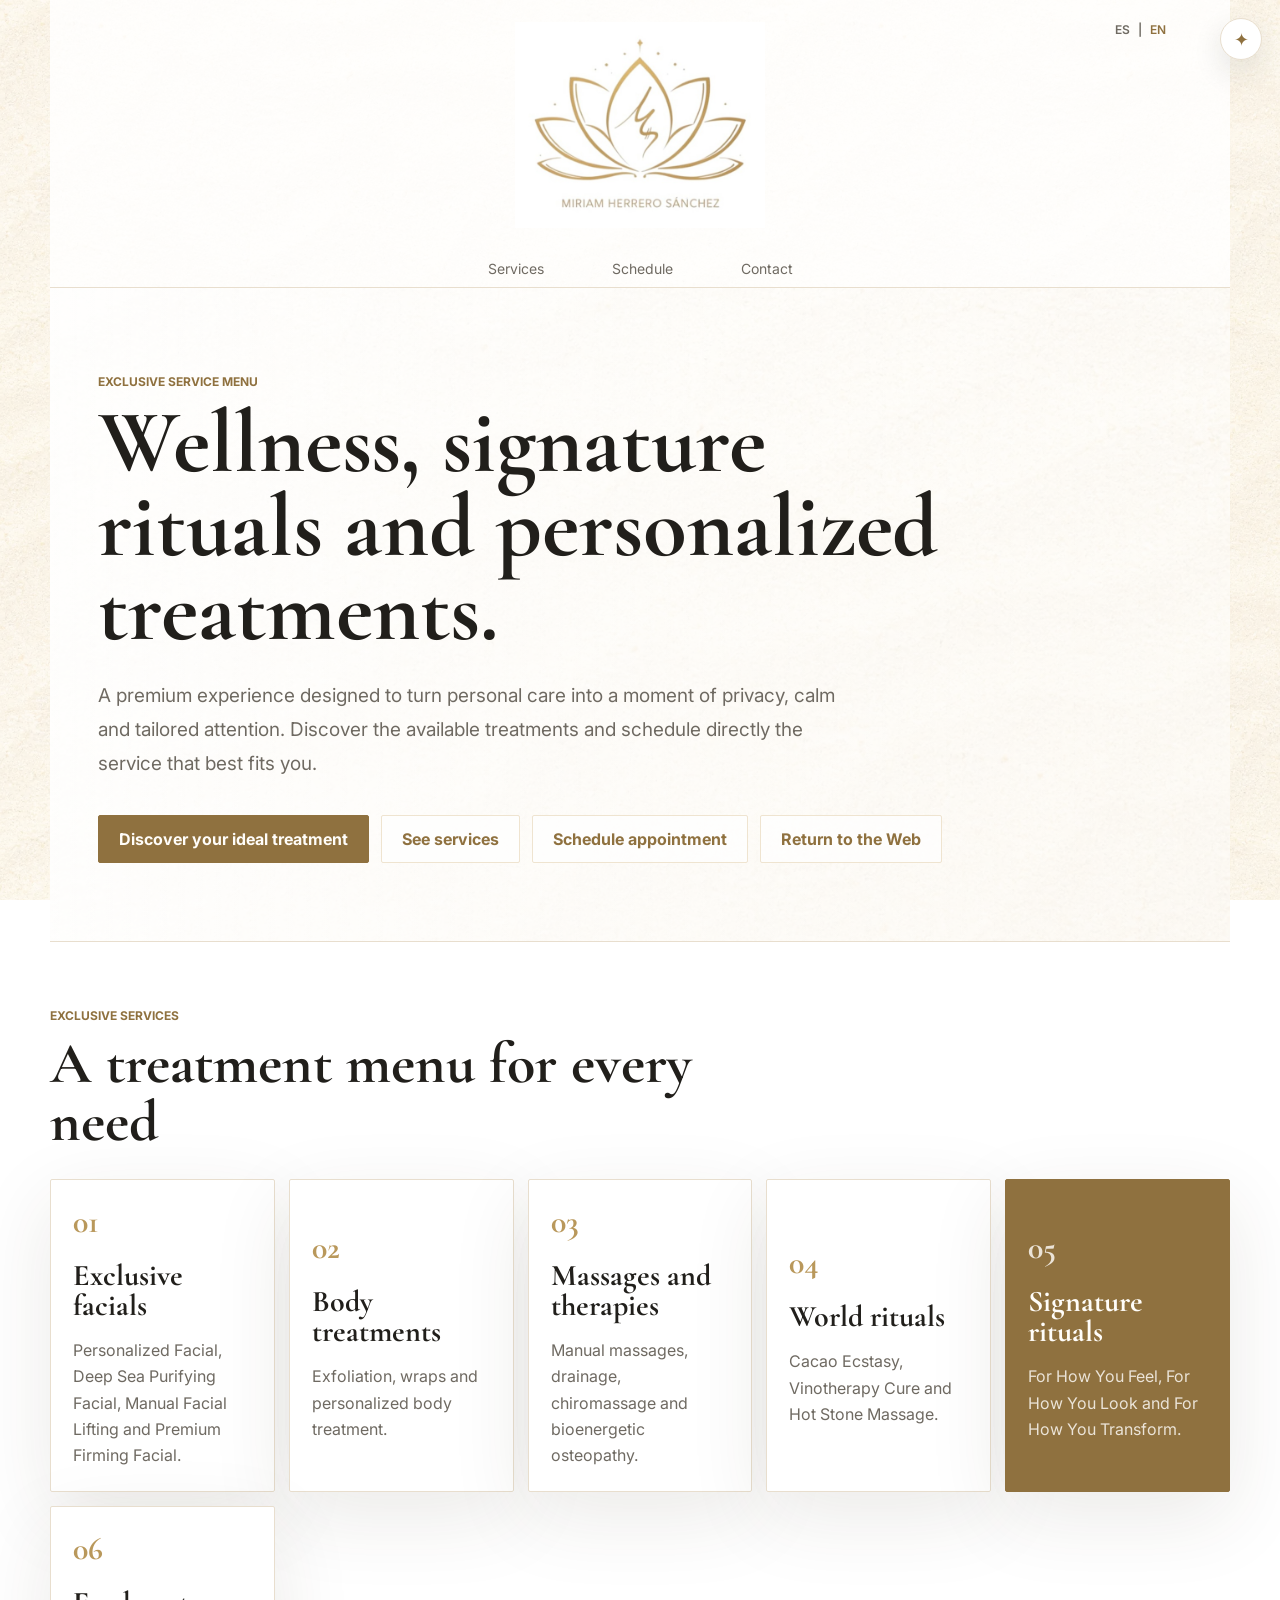
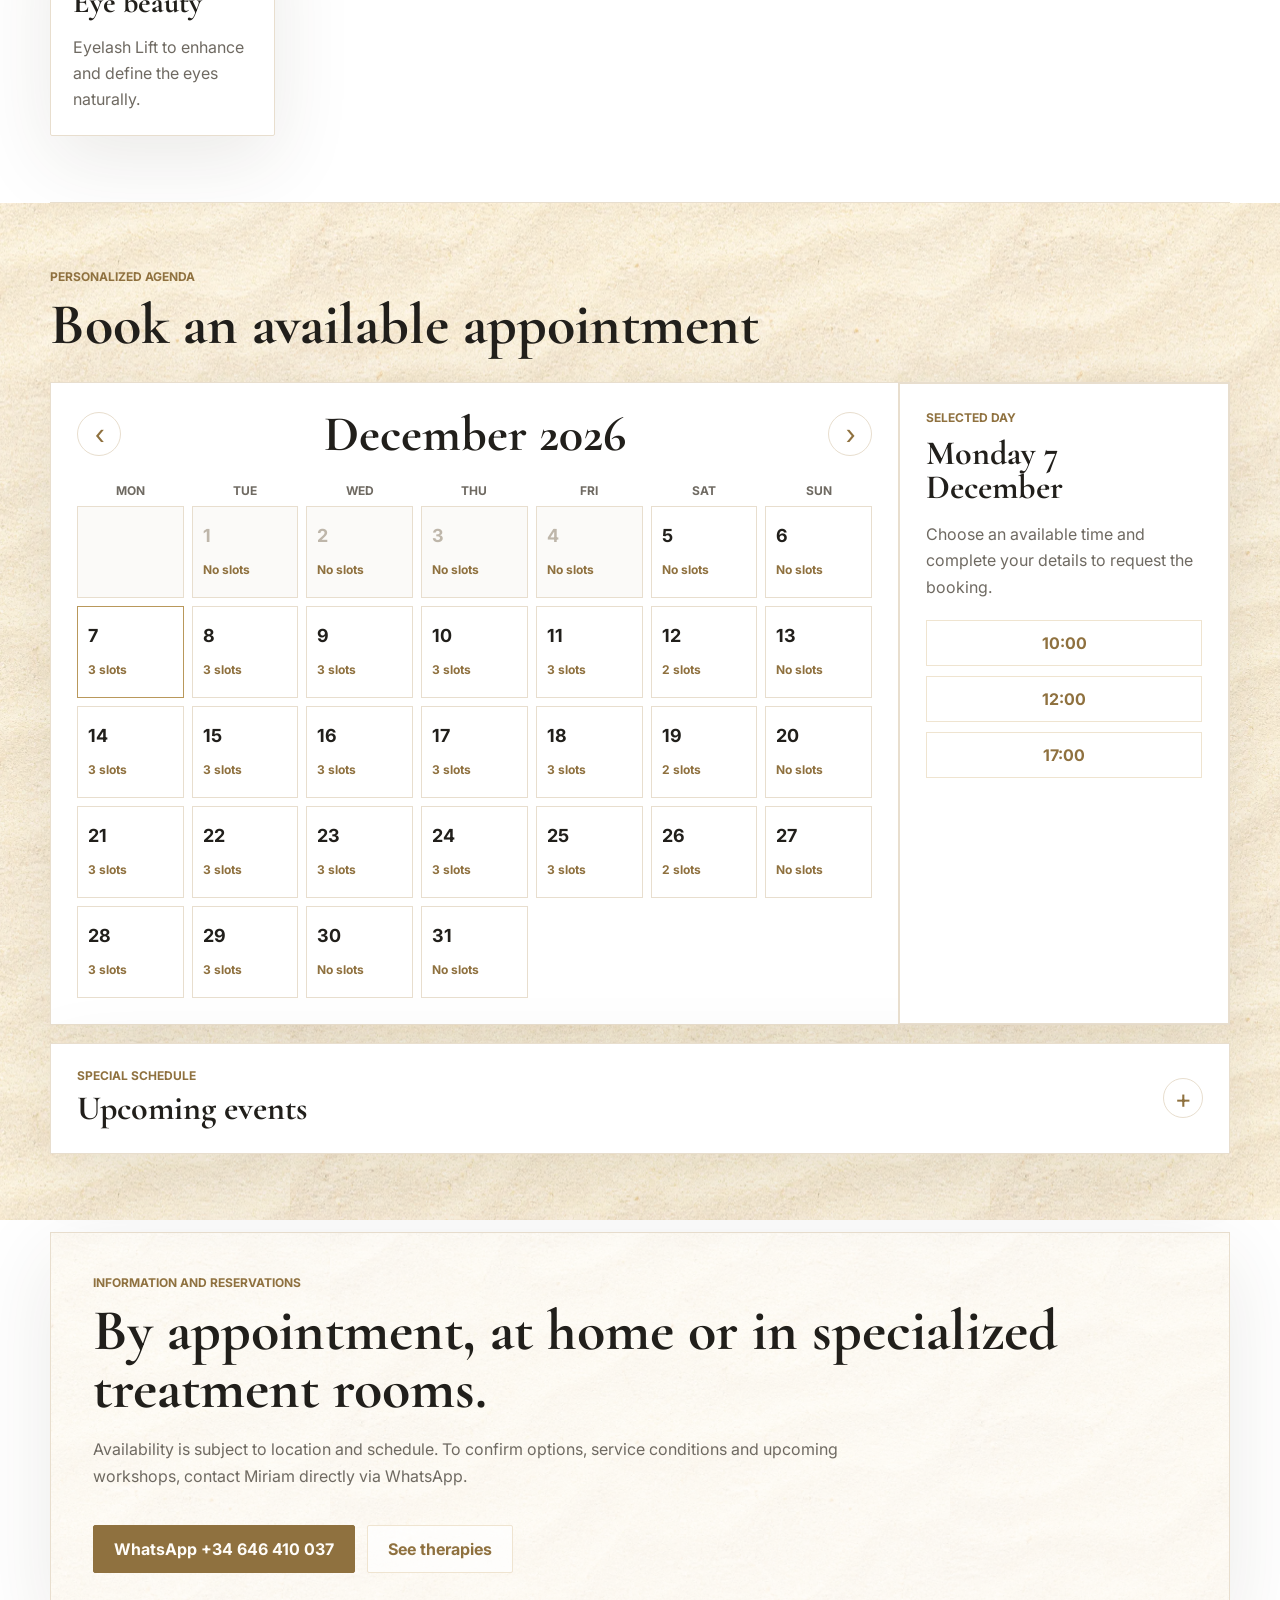
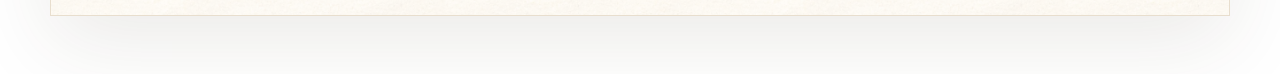
==== commit 4710b4c2: "Add subtle beach video hero" ====
--- a/index-en.html
+++ b/index-en.html
@@ -30,18 +30,24 @@
 
       <main>
         <section class="hero" aria-labelledby="page-title">
-          <p class="eyebrow">Exclusive service menu</p>
-          <h1 id="page-title">Wellness, signature rituals and personalized treatments.</h1>
-          <p>
-            A premium experience designed to turn personal care into a moment of
-            privacy, calm and tailored attention. Discover the available treatments and schedule
-            directly the service that best fits you.
-          </p>
-          <div class="hero-actions">
-            <a class="primary-link" href="./ritual-finder-en.html">Discover your ideal treatment</a>
-            <a class="secondary-link" href="#servicios">See services</a>
-            <a class="secondary-link" href="#calendario">Schedule appointment</a>
-            <a class="secondary-link" href="https://www.miriamherrerosanchez.com/">Return to the Web</a>
+          <video class="hero-video" autoplay muted loop playsinline preload="metadata" aria-hidden="true">
+            <source src="./beach-hero.mp4" type="video/mp4">
+          </video>
+          <div class="hero-video-overlay" aria-hidden="true"></div>
+          <div class="hero-content">
+            <p class="eyebrow">Exclusive service menu</p>
+            <h1 id="page-title">Wellness, signature rituals and personalized treatments.</h1>
+            <p>
+              A premium experience designed to turn personal care into a moment of
+              privacy, calm and tailored attention. Discover the available treatments and schedule
+              directly the service that best fits you.
+            </p>
+            <div class="hero-actions">
+              <a class="primary-link" href="./ritual-finder-en.html">Discover your ideal treatment</a>
+              <a class="secondary-link" href="#servicios">See services</a>
+              <a class="secondary-link" href="#calendario">Schedule appointment</a>
+              <a class="secondary-link" href="https://www.miriamherrerosanchez.com/">Return to the Web</a>
+            </div>
           </div>
         </section>
 
--- a/styles.css
+++ b/styles.css
@@ -21,11 +21,23 @@
 }
 
 body {
+  position: relative;
   margin: 0;
   min-height: 100vh;
   color: var(--ink);
   font-family: var(--sans);
   background: #fff;
+}
+
+body::before {
+  position: fixed;
+  inset: 0;
+  z-index: -1;
+  content: "";
+  background:
+    linear-gradient(rgba(255, 255, 255, 0.42), rgba(255, 255, 255, 0.42)),
+    url("./sand-texture.webp") center / 780px auto repeat;
+  opacity: 0.58;
 }
 
 body.modal-open {
@@ -56,6 +68,7 @@
   min-height: 176px;
   padding: 22px 0 0;
   border-bottom: 1px solid var(--line);
+  background: rgba(255, 255, 255, 0.82);
 }
 
 .language-switcher {
@@ -112,8 +125,49 @@
 }
 
 .hero {
-  max-width: 920px;
-  padding: 86px 0 78px;
+  position: relative;
+  width: 100%;
+  max-width: none;
+  min-height: 600px;
+  overflow: hidden;
+  display: flex;
+  align-items: center;
+  padding: 86px 48px 78px;
+  isolation: isolate;
+}
+
+.hero::before {
+  position: absolute;
+  inset: 0;
+  z-index: -3;
+  content: "";
+  background:
+    linear-gradient(rgba(255, 255, 255, 0.46), rgba(255, 255, 255, 0.46)),
+    url("./sand-texture.webp") center / cover;
+}
+
+.hero-video,
+.hero-video-overlay {
+  position: absolute;
+  inset: 0;
+  width: 100%;
+  height: 100%;
+}
+
+.hero-video {
+  z-index: -2;
+  object-fit: cover;
+}
+
+.hero-video-overlay {
+  z-index: -1;
+  background:
+    linear-gradient(90deg, rgba(255, 255, 255, 0.93) 0%, rgba(255, 255, 255, 0.78) 58%, rgba(255, 255, 255, 0.66) 100%),
+    linear-gradient(0deg, rgba(239, 228, 208, 0.24), rgba(255, 255, 255, 0.12));
+}
+
+.hero-content {
+  width: min(920px, 100%);
 }
 
 .eyebrow {
@@ -190,6 +244,37 @@
 .calendar-section {
   padding: 66px 0;
   border-top: 1px solid var(--line);
+}
+
+.services-section {
+  position: relative;
+}
+
+.services-section::before,
+.calendar-section::before {
+  position: absolute;
+  right: calc(50% - 50vw);
+  left: calc(50% - 50vw);
+  z-index: -1;
+  content: "";
+}
+
+.services-section::before {
+  top: 0;
+  bottom: 0;
+  background: rgba(255, 255, 255, 0.44);
+}
+
+.calendar-section {
+  position: relative;
+}
+
+.calendar-section::before {
+  top: 0;
+  bottom: 0;
+  background:
+    linear-gradient(rgba(255, 255, 255, 0.38), rgba(255, 255, 255, 0.38)),
+    url("./sand-texture.webp") center / 700px auto repeat;
 }
 
 .section-heading {
@@ -852,6 +937,9 @@
 .reservation-band {
   margin: 12px 0 58px;
   padding: 42px;
+  background:
+    linear-gradient(rgba(255, 255, 255, 0.8), rgba(255, 255, 255, 0.8)),
+    url("./sand-texture.webp") center / 620px auto repeat;
 }
 
 .reservation-band p:not(.eyebrow) {
@@ -909,6 +997,10 @@
   .hero {
     padding-top: 42px;
   }
+
+  .hero::before {
+    inset: 0;
+  }
 }
 
 @media (max-width: 620px) {
@@ -942,6 +1034,15 @@
 
   .hero p:not(.eyebrow) {
     font-size: 17px;
+  }
+
+  .hero {
+    min-height: 620px;
+    padding: 54px 18px;
+  }
+
+  .hero-video-overlay {
+    background: rgba(255, 255, 255, 0.84);
   }
 
   .service-grid {
@@ -1015,3 +1116,9 @@
     flex-direction: column;
   }
 }
+
+@media (prefers-reduced-motion: reduce) {
+  .hero-video {
+    display: none;
+  }
+}
